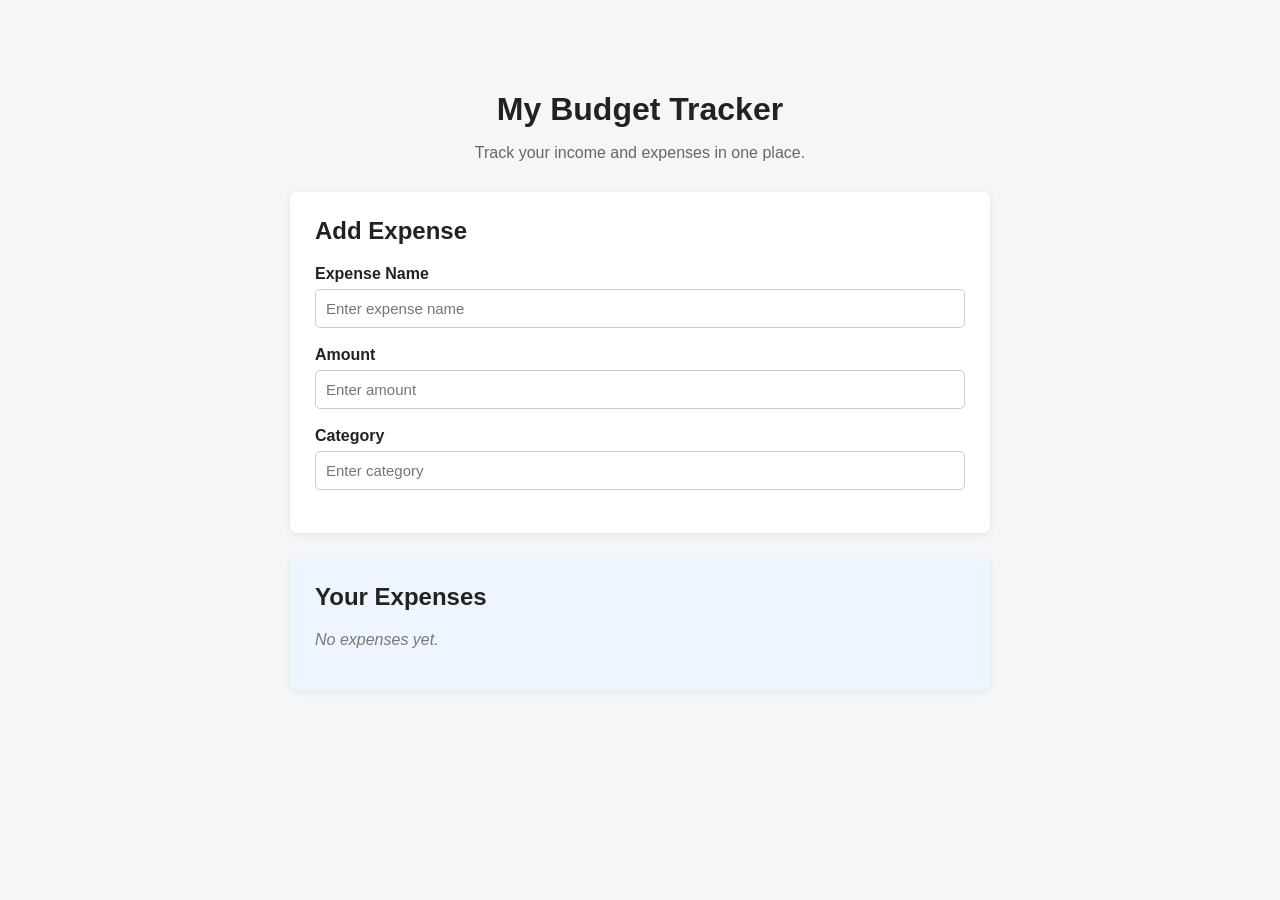
==== index.html @ b3416978 "Add files via upload" ====
<!DOCTYPE html>
<html lang="en">
<head>
    <meta charset="UTF-8">
    <meta name="viewport" content="width=device-width, initial-scale=1.0">
    <title>My Budget Tracker</title>
    <link rel="stylesheet" href="style.css">
</head>
<body>

    <main class="container">
        <h1>My Budget Tracker</h1>
        <p class="subtitle">Track your income and expenses in one place.</p>

        <section id="add-expense" class="expense-section">
            <h2>Add Expense</h2>

            <div class="input-group">
                <label for="expense-name">Expense Name</label>
                <input type="text" id="expense-name" placeholder="Enter expense name">
            </div>

            <div class="input-group">
                <label for="amount">Amount</label>
                <input type="number" id="amount" placeholder="Enter amount">
            </div>

            <div class="input-group">
                <label for="category">Category</label>
                <input type="text" id="category" placeholder="Enter category">
            </div>
        </section>

        <section id="your-expenses" class="expenses-section">
            <h2>Your Expenses</h2>
            <p class="placeholder">No expenses yet.</p>
        </section>
    </main>

</body>
</html>
---- style.css ----
/* Basic page styling */
body {
    font-family: Arial, sans-serif;
    background-color: #f4f6f8;
    color: #222;
    margin: 0;
    padding: 0;
}

/* Class selector */
.container {
    max-width: 700px;
    margin: 40px auto;
    padding: 30px;
}

/* Element selector */
h1 {
    text-align: center;
    margin-bottom: 10px;
}

/* Class selector */
.subtitle {
    text-align: center;
    color: #666;
    margin-bottom: 30px;
}

/* ID selector */
#add-expense {
    background-color: #ffffff;
}

/* Class selector */
.expense-section,
.expenses-section {
    padding: 25px;
    margin-bottom: 25px;
    border-radius: 8px;
    box-shadow: 0 2px 8px rgba(0, 0, 0, 0.08);
}

/* Element selector */
h2 {
    margin-top: 0;
}

/* Class selector */
.input-group {
    margin-bottom: 18px;
}

/* Element selectors */
label {
    display: block;
    margin-bottom: 6px;
    font-weight: bold;
}

input {
    width: 100%;
    box-sizing: border-box;
    padding: 10px;
    border: 1px solid #ccc;
    border-radius: 5px;
    font-size: 15px;
}

/* ID selector */
#your-expenses {
    background-color: #eef5ff;
}

/* Class selector */
.placeholder {
    color: #777;
    font-style: italic;
}
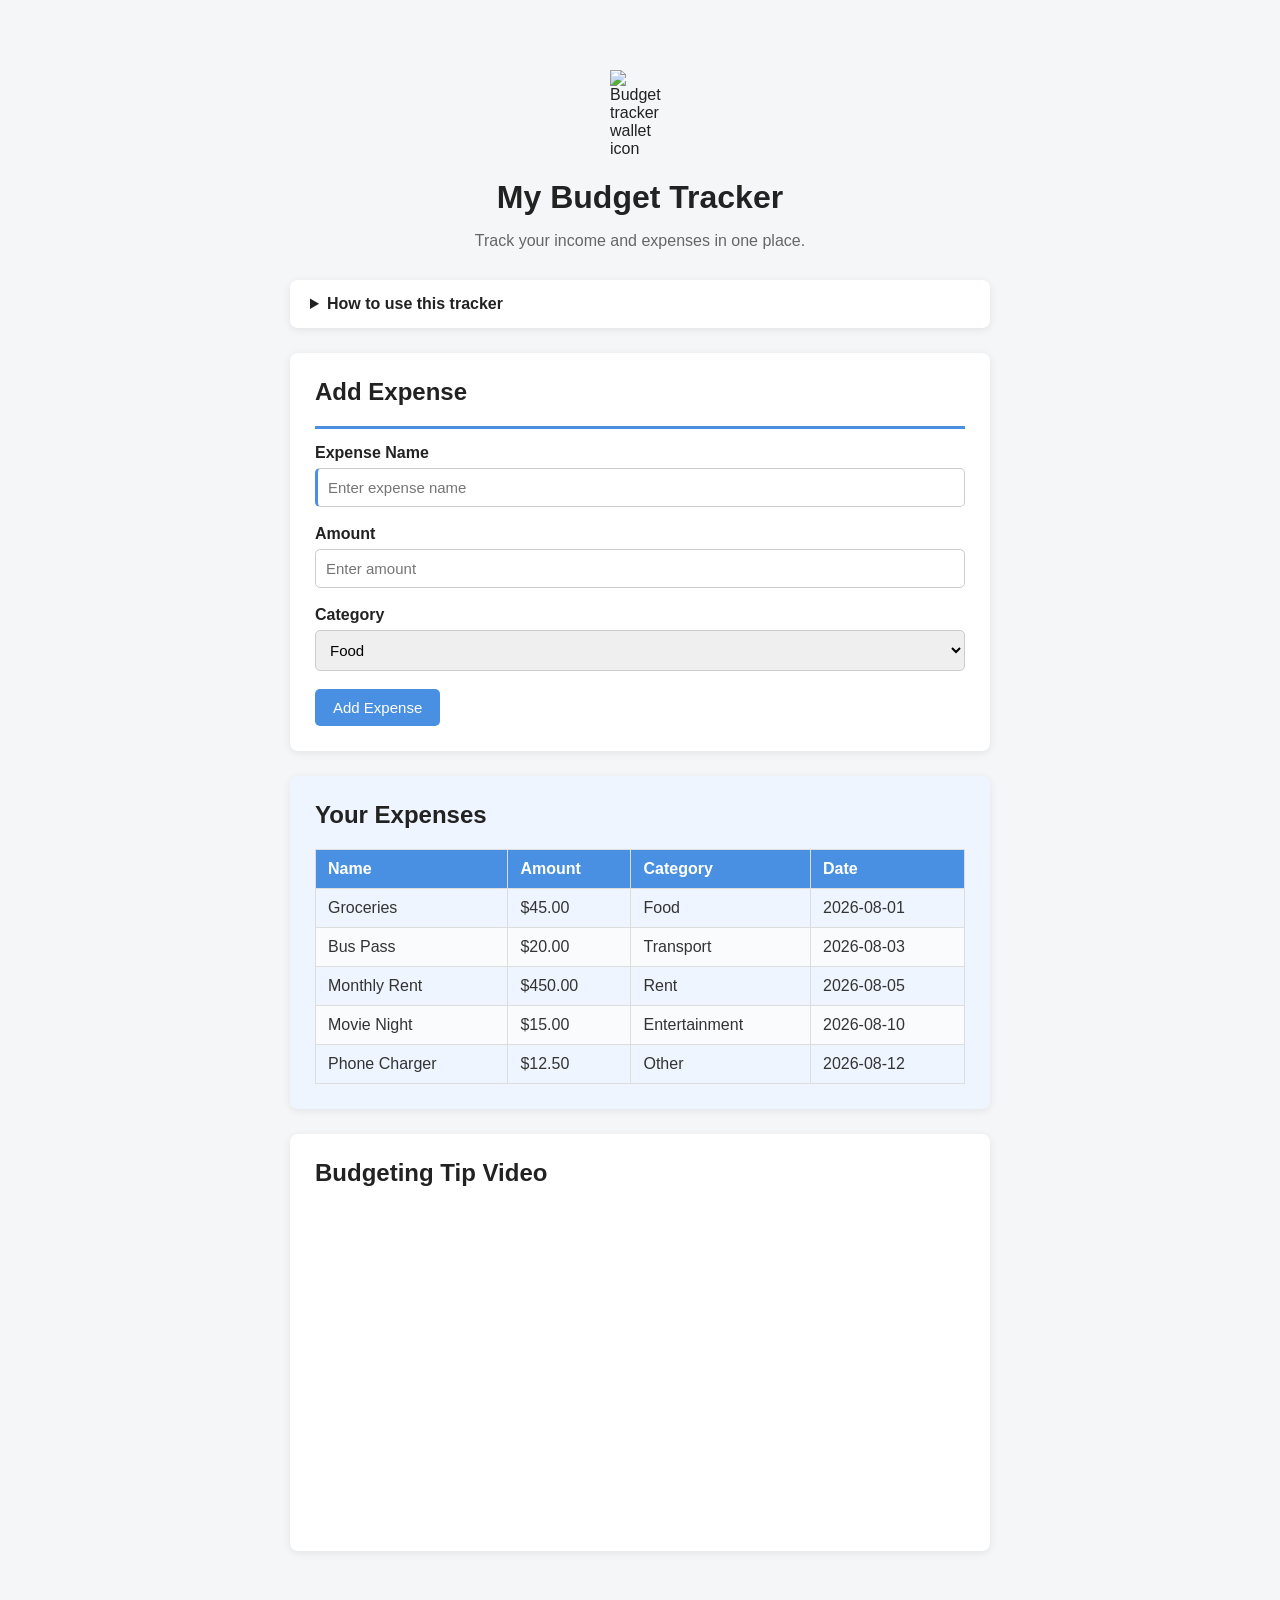
==== commit b1a0cea4: "Add files via upload" ====
--- a/index.html
+++ b/index.html
@@ -9,32 +9,112 @@
 <body>
 
     <main class="container">
+
+        <img src="https://cdn-icons-png.flaticon.com/512/2769/2769339.png"
+             alt="Budget tracker wallet icon"
+             width="60"
+             class="logo">
+
         <h1>My Budget Tracker</h1>
         <p class="subtitle">Track your income and expenses in one place.</p>
+
+        <details class="how-to">
+            <summary>How to use this tracker</summary>
+            <p>
+                Fill in the expense name, amount, and pick a category from the
+                dropdown, then click "Add Expense" to save it. Every expense
+                you add will appear in the table below under "Your Expenses".
+            </p>
+        </details>
 
         <section id="add-expense" class="expense-section">
             <h2>Add Expense</h2>
 
-            <div class="input-group">
-                <label for="expense-name">Expense Name</label>
-                <input type="text" id="expense-name" placeholder="Enter expense name">
-            </div>
+            <form>
+                <div class="input-group">
+                    <label for="expense-name">Expense Name</label>
+                    <input type="text" id="expense-name" placeholder="Enter expense name">
+                </div>
 
-            <div class="input-group">
-                <label for="amount">Amount</label>
-                <input type="number" id="amount" placeholder="Enter amount">
-            </div>
+                <div class="input-group">
+                    <label for="expense-amount">Amount</label>
+                    <input type="number" id="expense-amount" placeholder="Enter amount">
+                </div>
 
-            <div class="input-group">
-                <label for="category">Category</label>
-                <input type="text" id="category" placeholder="Enter category">
-            </div>
+                <div class="input-group">
+                    <label for="expense-category">Category</label>
+                    <select id="expense-category">
+                        <option value="food">Food</option>
+                        <option value="transport">Transport</option>
+                        <option value="rent">Rent</option>
+                        <option value="entertainment">Entertainment</option>
+                        <option value="other">Other</option>
+                    </select>
+                </div>
+
+                <button type="button" id="add-expense-btn">Add Expense</button>
+            </form>
         </section>
 
         <section id="your-expenses" class="expenses-section">
             <h2>Your Expenses</h2>
-            <p class="placeholder">No expenses yet.</p>
+
+            <table>
+                <thead>
+                    <tr>
+                        <th>Name</th>
+                        <th>Amount</th>
+                        <th>Category</th>
+                        <th>Date</th>
+                    </tr>
+                </thead>
+                <tbody>
+                    <tr>
+                        <td>Groceries</td>
+                        <td>$45.00</td>
+                        <td>Food</td>
+                        <td>2026-08-01</td>
+                    </tr>
+                    <tr>
+                        <td>Bus Pass</td>
+                        <td>$20.00</td>
+                        <td>Transport</td>
+                        <td>2026-08-03</td>
+                    </tr>
+                    <tr>
+                        <td>Monthly Rent</td>
+                        <td>$450.00</td>
+                        <td>Rent</td>
+                        <td>2026-08-05</td>
+                    </tr>
+                    <tr>
+                        <td>Movie Night</td>
+                        <td>$15.00</td>
+                        <td>Entertainment</td>
+                        <td>2026-08-10</td>
+                    </tr>
+                    <tr>
+                        <td>Phone Charger</td>
+                        <td>$12.50</td>
+                        <td>Other</td>
+                        <td>2026-08-12</td>
+                    </tr>
+                </tbody>
+            </table>
         </section>
+
+        <section class="media-section">
+            <h2>Budgeting Tip Video</h2>
+            <iframe
+                width="100%"
+                height="315"
+                src="https://www.youtube.com/embed/VwAveTwf_po"
+                title="How to budget better (3 easy budget strategies)"
+                frameborder="0"
+                allowfullscreen>
+            </iframe>
+        </section>
+
     </main>
 
 </body>
--- a/style.css
+++ b/style.css
@@ -14,6 +14,12 @@
     padding: 30px;
 }
 
+/* Logo image */
+.logo {
+    display: block;
+    margin: 0 auto 10px auto;
+}
+
 /* Element selector */
 h1 {
     text-align: center;
@@ -27,6 +33,20 @@
     margin-bottom: 30px;
 }
 
+/* Collapsible "how to use" section */
+.how-to {
+    background-color: #ffffff;
+    border-radius: 8px;
+    padding: 15px 20px;
+    margin-bottom: 25px;
+    box-shadow: 0 2px 8px rgba(0, 0, 0, 0.08);
+}
+
+.how-to summary {
+    cursor: pointer;
+    font-weight: bold;
+}
+
 /* ID selector */
 #add-expense {
     background-color: #ffffff;
@@ -34,11 +54,13 @@
 
 /* Class selector */
 .expense-section,
-.expenses-section {
+.expenses-section,
+.media-section {
     padding: 25px;
     margin-bottom: 25px;
     border-radius: 8px;
     box-shadow: 0 2px 8px rgba(0, 0, 0, 0.08);
+    background-color: #ffffff;
 }
 
 /* Element selector */
@@ -58,13 +80,92 @@
     font-weight: bold;
 }
 
-input {
+input,
+select {
     width: 100%;
     box-sizing: border-box;
     padding: 10px;
     border: 1px solid #ccc;
     border-radius: 5px;
     font-size: 15px;
+}
+
+/* --- Advanced CSS selectors (Part A, task 5) --- */
+
+/* 1. Direct child selector: only the <form> that is a direct child of
+   .expense-section gets this top border, not deeply nested elements */
+.expense-section > form {
+    border-top: 3px solid #4a90e2;
+    padding-top: 15px;
+}
+
+/* 2. Descendant selector: any <td> inside .expenses-section, no matter
+   how deeply nested, gets this padding and text color */
+.expenses-section td {
+    padding: 10px 12px;
+    color: #333;
+}
+
+/* 3. Pseudo-class based on position: every even table row gets a
+   light background so rows are easy to scan */
+tbody tr:nth-child(even) {
+    background-color: #f9fbfd;
+}
+
+/* 4. Negation pseudo-class: every input that is NOT type="number"
+   gets a slightly different left border to set text fields apart */
+input:not([type="number"]) {
+    border-left: 3px solid #4a90e2;
+}
+
+/* 5. Focus state: inputs and the select get a visible highlight
+   when the user is actively typing/choosing */
+input:focus,
+select:focus {
+    outline: none;
+    border-color: #4a90e2;
+    box-shadow: 0 0 0 2px rgba(74, 144, 226, 0.25);
+}
+
+/* Table base styling */
+table {
+    width: 100%;
+    border-collapse: collapse;
+}
+
+thead {
+    background-color: #4a90e2;
+    color: #ffffff;
+}
+
+th {
+    text-align: left;
+    padding: 10px 12px;
+}
+
+td,
+th {
+    border: 1px solid #ddd;
+}
+
+/* Hover style on table rows */
+tbody tr:hover {
+    background-color: #eaf2fd;
+}
+
+/* Add Expense button */
+button {
+    background-color: #4a90e2;
+    color: #ffffff;
+    border: none;
+    padding: 10px 18px;
+    border-radius: 5px;
+    font-size: 15px;
+    cursor: pointer;
+}
+
+button:hover {
+    background-color: #3a7bc8;
 }
 
 /* ID selector */
@@ -77,3 +178,8 @@
     color: #777;
     font-style: italic;
 }
+
+/* Media section (iframe) */
+.media-section iframe {
+    border-radius: 8px;
+}
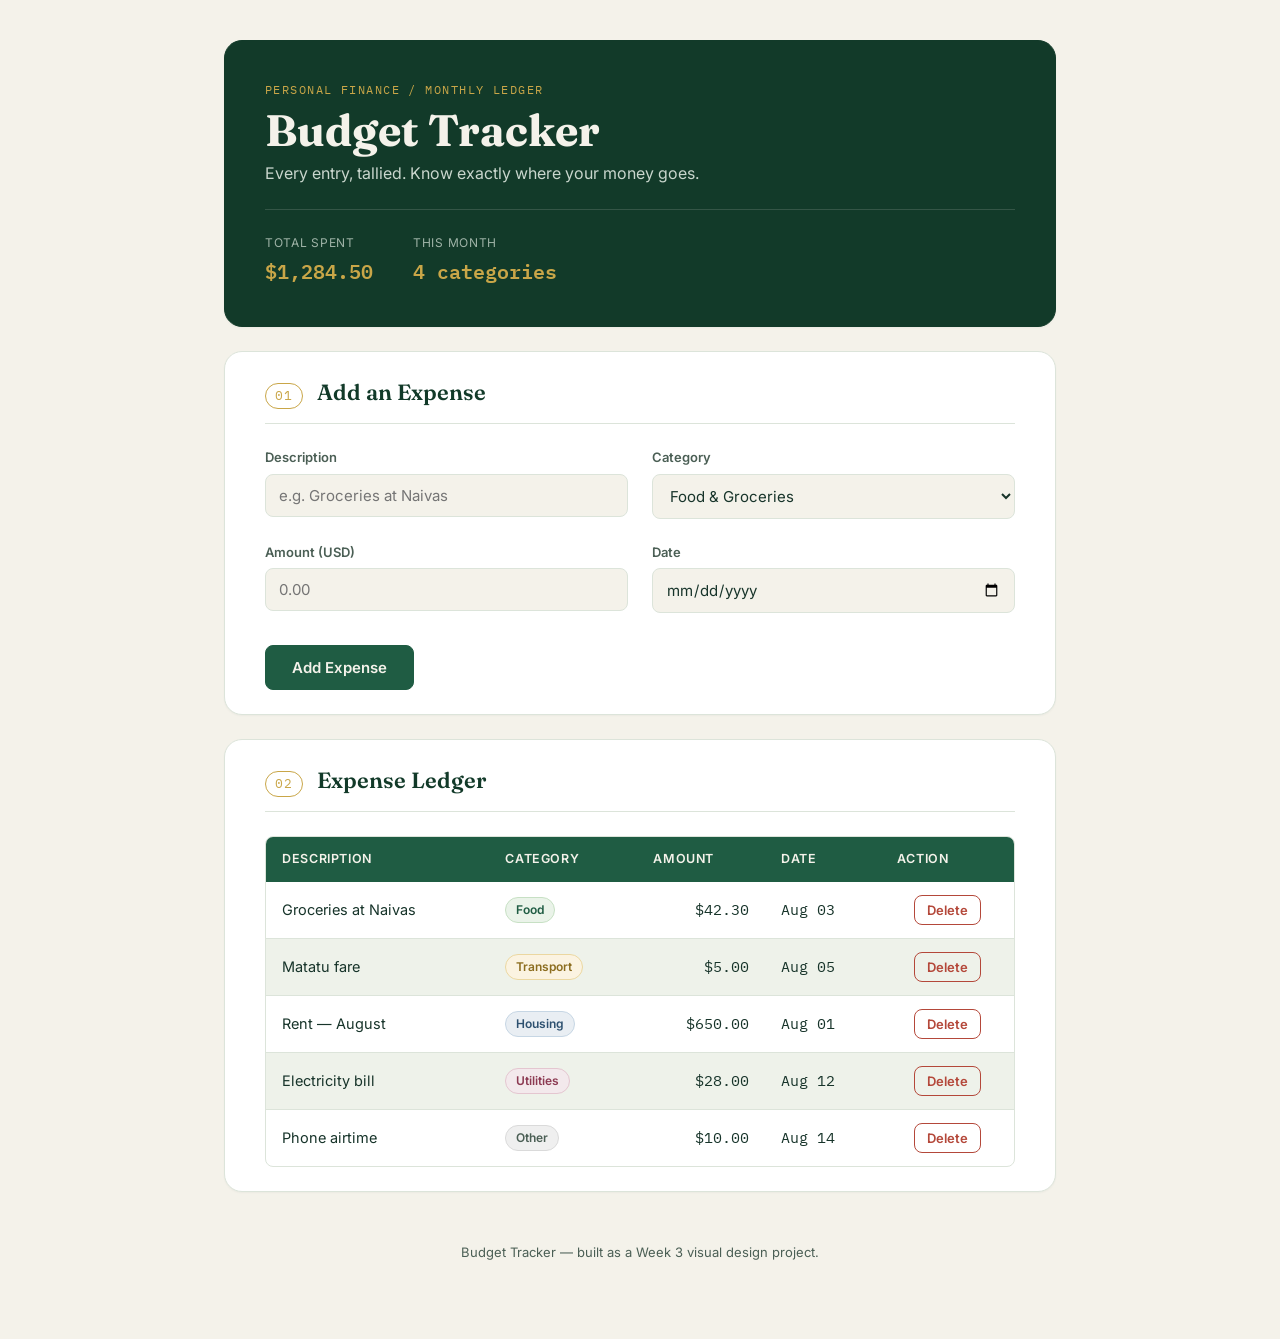
==== commit b2f23638: "Add files via upload" ====
--- a/index.html
+++ b/index.html
@@ -1,121 +1,141 @@
 <!DOCTYPE html>
 <html lang="en">
 <head>
-    <meta charset="UTF-8">
-    <meta name="viewport" content="width=device-width, initial-scale=1.0">
-    <title>My Budget Tracker</title>
-    <link rel="stylesheet" href="style.css">
+  <meta charset="UTF-8" />
+  <meta name="viewport" content="width=device-width, initial-scale=1.0" />
+  <title>Ledger — Budget Tracker</title>
+  <link rel="preconnect" href="https://fonts.googleapis.com" />
+  <link rel="preconnect" href="https://fonts.gstatic.com" crossorigin />
+  <link
+    href="https://fonts.googleapis.com/css2?family=Fraunces:opsz,wght@9..144,500;9..144,600;9..144,700&family=Inter:wght@400;500;600&family=IBM+Plex+Mono:wght@400;500;600&display=swap"
+    rel="stylesheet"
+  />
+  <link rel="stylesheet" href="style.css" />
 </head>
 <body>
 
-    <main class="container">
+  <div class="page">
 
-        <img src="https://cdn-icons-png.flaticon.com/512/2769/2769339.png"
-             alt="Budget tracker wallet icon"
-             width="60"
-             class="logo">
+    <!-- Page heading card -->
+    <header class="card hero-card">
+      <p class="eyebrow">Personal Finance / Monthly Ledger</p>
+      <h1 class="hero-title">Budget Tracker</h1>
+      <p class="hero-sub">Every entry, tallied. Know exactly where your money goes.</p>
 
-        <h1>My Budget Tracker</h1>
-        <p class="subtitle">Track your income and expenses in one place.</p>
+      <div class="hero-stats">
+        <div class="stat">
+          <span class="stat-label">Total Spent</span>
+          <span class="stat-value mono">$1,284.50</span>
+        </div>
+        <div class="stat">
+          <span class="stat-label">This Month</span>
+          <span class="stat-value mono">4 categories</span>
+        </div>
+      </div>
+    </header>
 
-        <details class="how-to">
-            <summary>How to use this tracker</summary>
-            <p>
-                Fill in the expense name, amount, and pick a category from the
-                dropdown, then click "Add Expense" to save it. Every expense
-                you add will appear in the table below under "Your Expenses".
-            </p>
-        </details>
+    <!-- Add Expense form card -->
+    <section class="card form-card">
+      <div class="card-heading">
+        <span class="card-index">01</span>
+        <h2>Add an Expense</h2>
+      </div>
 
-        <section id="add-expense" class="expense-section">
-            <h2>Add Expense</h2>
+      <form class="expense-form">
+        <div class="field">
+          <label for="description">Description</label>
+          <input type="text" id="description" name="description" placeholder="e.g. Groceries at Naivas" />
+        </div>
 
-            <form>
-                <div class="input-group">
-                    <label for="expense-name">Expense Name</label>
-                    <input type="text" id="expense-name" placeholder="Enter expense name">
-                </div>
+        <div class="field">
+          <label for="category">Category</label>
+          <select id="category" name="category">
+            <option value="food">Food &amp; Groceries</option>
+            <option value="transport">Transport</option>
+            <option value="housing">Housing</option>
+            <option value="utilities">Utilities</option>
+            <option value="other">Other</option>
+          </select>
+        </div>
 
-                <div class="input-group">
-                    <label for="expense-amount">Amount</label>
-                    <input type="number" id="expense-amount" placeholder="Enter amount">
-                </div>
+        <div class="field">
+          <label for="amount">Amount (USD)</label>
+          <input type="number" id="amount" name="amount" placeholder="0.00" step="0.01" />
+        </div>
 
-                <div class="input-group">
-                    <label for="expense-category">Category</label>
-                    <select id="expense-category">
-                        <option value="food">Food</option>
-                        <option value="transport">Transport</option>
-                        <option value="rent">Rent</option>
-                        <option value="entertainment">Entertainment</option>
-                        <option value="other">Other</option>
-                    </select>
-                </div>
+        <div class="field">
+          <label for="date">Date</label>
+          <input type="date" id="date" name="date" />
+        </div>
 
-                <button type="button" id="add-expense-btn">Add Expense</button>
-            </form>
-        </section>
+        <button type="submit" class="btn-primary">Add Expense</button>
+      </form>
+    </section>
 
-        <section id="your-expenses" class="expenses-section">
-            <h2>Your Expenses</h2>
+    <!-- Expense table card -->
+    <section class="card table-card">
+      <div class="card-heading">
+        <span class="card-index">02</span>
+        <h2>Expense Ledger</h2>
+      </div>
 
-            <table>
-                <thead>
-                    <tr>
-                        <th>Name</th>
-                        <th>Amount</th>
-                        <th>Category</th>
-                        <th>Date</th>
-                    </tr>
-                </thead>
-                <tbody>
-                    <tr>
-                        <td>Groceries</td>
-                        <td>$45.00</td>
-                        <td>Food</td>
-                        <td>2026-08-01</td>
-                    </tr>
-                    <tr>
-                        <td>Bus Pass</td>
-                        <td>$20.00</td>
-                        <td>Transport</td>
-                        <td>2026-08-03</td>
-                    </tr>
-                    <tr>
-                        <td>Monthly Rent</td>
-                        <td>$450.00</td>
-                        <td>Rent</td>
-                        <td>2026-08-05</td>
-                    </tr>
-                    <tr>
-                        <td>Movie Night</td>
-                        <td>$15.00</td>
-                        <td>Entertainment</td>
-                        <td>2026-08-10</td>
-                    </tr>
-                    <tr>
-                        <td>Phone Charger</td>
-                        <td>$12.50</td>
-                        <td>Other</td>
-                        <td>2026-08-12</td>
-                    </tr>
-                </tbody>
-            </table>
-        </section>
+      <div class="table-wrap">
+        <table class="expense-table">
+          <thead>
+            <tr>
+              <th>Description</th>
+              <th>Category</th>
+              <th class="align-right">Amount</th>
+              <th>Date</th>
+              <th class="align-center">Action</th>
+            </tr>
+          </thead>
+          <tbody>
+            <tr>
+              <td>Groceries at Naivas</td>
+              <td><span class="tag tag-food">Food</span></td>
+              <td class="align-right mono">$42.30</td>
+              <td class="mono">Aug 03</td>
+              <td class="align-center"><button class="btn-ghost">Delete</button></td>
+            </tr>
+            <tr>
+              <td>Matatu fare</td>
+              <td><span class="tag tag-transport">Transport</span></td>
+              <td class="align-right mono">$5.00</td>
+              <td class="mono">Aug 05</td>
+              <td class="align-center"><button class="btn-ghost">Delete</button></td>
+            </tr>
+            <tr>
+              <td>Rent — August</td>
+              <td><span class="tag tag-housing">Housing</span></td>
+              <td class="align-right mono">$650.00</td>
+              <td class="mono">Aug 01</td>
+              <td class="align-center"><button class="btn-ghost">Delete</button></td>
+            </tr>
+            <tr>
+              <td>Electricity bill</td>
+              <td><span class="tag tag-utilities">Utilities</span></td>
+              <td class="align-right mono">$28.00</td>
+              <td class="mono">Aug 12</td>
+              <td class="align-center"><button class="btn-ghost">Delete</button></td>
+            </tr>
+            <tr>
+              <td>Phone airtime</td>
+              <td><span class="tag tag-other">Other</span></td>
+              <td class="align-right mono">$10.00</td>
+              <td class="mono">Aug 14</td>
+              <td class="align-center"><button class="btn-ghost">Delete</button></td>
+            </tr>
+          </tbody>
+        </table>
+      </div>
+    </section>
 
-        <section class="media-section">
-            <h2>Budgeting Tip Video</h2>
-            <iframe
-                width="100%"
-                height="315"
-                src="https://www.youtube.com/embed/VwAveTwf_po"
-                title="How to budget better (3 easy budget strategies)"
-                frameborder="0"
-                allowfullscreen>
-            </iframe>
-        </section>
+    <footer class="footer">
+      <p>Budget Tracker — built as a Week 3 visual design project.</p>
+    </footer>
 
-    </main>
+  </div>
 
 </body>
 </html>
--- a/style.css
+++ b/style.css
@@ -1,185 +1,299 @@
-/* Basic page styling */
+/* ==========================================================================
+   Budget Tracker — Visual Identity
+   Palette:  #F4F2EA paper · #17342A ink-green · #1F5C43 forest ·
+             #C9A648 gold-ledger · #B4483A rust · #DCE4DA hairline
+   Type:     Fraunces (display) · Inter (body/UI) · IBM Plex Mono (figures)
+   ========================================================================== */
+
+:root {
+  --paper: #F4F2EA;
+  --paper-raised: #FFFFFF;
+  --ink: #17342A;
+  --ink-soft: #4B5F55;
+  --forest: #1F5C43;
+  --forest-deep: #123A29;
+  --gold: #C9A648;
+  --rust: #B4483A;
+  --hairline: #DCE4DA;
+  --row-alt: #EEF2EA;
+
+  --radius-lg: 18px;
+  --radius-sm: 8px;
+  --space-xs: 8px;
+  --space-sm: 14px;
+  --space-md: 24px;
+  --space-lg: 40px;
+}
+
+* {
+  box-sizing: border-box;
+}
+
 body {
-    font-family: Arial, sans-serif;
-    background-color: #f4f6f8;
-    color: #222;
-    margin: 0;
-    padding: 0;
-}
-
-/* Class selector */
-.container {
-    max-width: 700px;
-    margin: 40px auto;
-    padding: 30px;
-}
-
-/* Logo image */
-.logo {
-    display: block;
-    margin: 0 auto 10px auto;
-}
-
-/* Element selector */
-h1 {
-    text-align: center;
-    margin-bottom: 10px;
-}
-
-/* Class selector */
-.subtitle {
-    text-align: center;
-    color: #666;
-    margin-bottom: 30px;
-}
-
-/* Collapsible "how to use" section */
-.how-to {
-    background-color: #ffffff;
-    border-radius: 8px;
-    padding: 15px 20px;
-    margin-bottom: 25px;
-    box-shadow: 0 2px 8px rgba(0, 0, 0, 0.08);
-}
-
-.how-to summary {
-    cursor: pointer;
-    font-weight: bold;
-}
-
-/* ID selector */
-#add-expense {
-    background-color: #ffffff;
-}
-
-/* Class selector */
-.expense-section,
-.expenses-section,
-.media-section {
-    padding: 25px;
-    margin-bottom: 25px;
-    border-radius: 8px;
-    box-shadow: 0 2px 8px rgba(0, 0, 0, 0.08);
-    background-color: #ffffff;
-}
-
-/* Element selector */
-h2 {
-    margin-top: 0;
-}
-
-/* Class selector */
-.input-group {
-    margin-bottom: 18px;
-}
-
-/* Element selectors */
-label {
-    display: block;
-    margin-bottom: 6px;
-    font-weight: bold;
-}
-
-input,
-select {
-    width: 100%;
-    box-sizing: border-box;
-    padding: 10px;
-    border: 1px solid #ccc;
-    border-radius: 5px;
-    font-size: 15px;
-}
-
-/* --- Advanced CSS selectors (Part A, task 5) --- */
-
-/* 1. Direct child selector: only the <form> that is a direct child of
-   .expense-section gets this top border, not deeply nested elements */
-.expense-section > form {
-    border-top: 3px solid #4a90e2;
-    padding-top: 15px;
-}
-
-/* 2. Descendant selector: any <td> inside .expenses-section, no matter
-   how deeply nested, gets this padding and text color */
-.expenses-section td {
-    padding: 10px 12px;
-    color: #333;
-}
-
-/* 3. Pseudo-class based on position: every even table row gets a
-   light background so rows are easy to scan */
-tbody tr:nth-child(even) {
-    background-color: #f9fbfd;
-}
-
-/* 4. Negation pseudo-class: every input that is NOT type="number"
-   gets a slightly different left border to set text fields apart */
-input:not([type="number"]) {
-    border-left: 3px solid #4a90e2;
-}
-
-/* 5. Focus state: inputs and the select get a visible highlight
-   when the user is actively typing/choosing */
-input:focus,
-select:focus {
-    outline: none;
-    border-color: #4a90e2;
-    box-shadow: 0 0 0 2px rgba(74, 144, 226, 0.25);
-}
-
-/* Table base styling */
-table {
-    width: 100%;
-    border-collapse: collapse;
-}
-
-thead {
-    background-color: #4a90e2;
-    color: #ffffff;
-}
-
-th {
-    text-align: left;
-    padding: 10px 12px;
-}
-
-td,
-th {
-    border: 1px solid #ddd;
-}
-
-/* Hover style on table rows */
-tbody tr:hover {
-    background-color: #eaf2fd;
-}
-
-/* Add Expense button */
-button {
-    background-color: #4a90e2;
-    color: #ffffff;
-    border: none;
-    padding: 10px 18px;
-    border-radius: 5px;
-    font-size: 15px;
-    cursor: pointer;
-}
-
-button:hover {
-    background-color: #3a7bc8;
-}
-
-/* ID selector */
-#your-expenses {
-    background-color: #eef5ff;
-}
-
-/* Class selector */
-.placeholder {
-    color: #777;
-    font-style: italic;
-}
-
-/* Media section (iframe) */
-.media-section iframe {
-    border-radius: 8px;
-}
+  margin: 0;
+  background: var(--paper);
+  color: var(--ink);
+  font-family: 'Inter', sans-serif;
+  line-height: 1.5;
+}
+
+.mono {
+  font-family: 'IBM Plex Mono', monospace;
+}
+
+.page {
+  max-width: 880px;
+  margin: 0 auto;
+  padding: var(--space-lg) var(--space-md) 64px;
+  display: flex;
+  flex-direction: column;
+  gap: var(--space-md);
+}
+
+/* ---------- Card shell: the box model in action ---------- */
+.card {
+  background: var(--paper-raised);
+  border: 1px solid var(--hairline);
+  border-radius: var(--radius-lg);
+  padding: var(--space-md) var(--space-lg);
+  margin: 0;
+  box-shadow: 0 1px 2px rgba(23, 52, 42, 0.04);
+}
+
+.card-heading {
+  display: flex;
+  align-items: baseline;
+  gap: var(--space-sm);
+  margin-bottom: var(--space-md);
+  padding-bottom: var(--space-sm);
+  border-bottom: 1px solid var(--hairline);
+}
+
+.card-index {
+  font-family: 'IBM Plex Mono', monospace;
+  font-size: 13px;
+  color: var(--gold);
+  letter-spacing: 0.08em;
+  border: 1px solid var(--gold);
+  border-radius: 999px;
+  padding: 2px 9px;
+}
+
+.card-heading h2 {
+  font-family: 'Fraunces', serif;
+  font-weight: 600;
+  font-size: 22px;
+  margin: 0;
+  color: var(--forest-deep);
+}
+
+/* ---------- Hero card ---------- */
+.hero-card {
+  background: var(--forest-deep);
+  border-color: var(--forest-deep);
+  color: var(--paper);
+  padding: var(--space-lg);
+}
+
+.eyebrow {
+  font-family: 'IBM Plex Mono', monospace;
+  text-transform: uppercase;
+  font-size: 12px;
+  letter-spacing: 0.12em;
+  color: var(--gold);
+  margin: 0 0 var(--space-xs);
+}
+
+.hero-title {
+  font-family: 'Fraunces', serif;
+  font-weight: 700;
+  font-size: 44px;
+  line-height: 1.05;
+  margin: 0 0 var(--space-xs);
+}
+
+.hero-sub {
+  color: #C9D6CD;
+  margin: 0 0 var(--space-md);
+  font-size: 16px;
+  max-width: 46ch;
+}
+
+.hero-stats {
+  display: flex;
+  gap: var(--space-lg);
+  padding-top: var(--space-md);
+  border-top: 1px solid rgba(244, 242, 234, 0.15);
+}
+
+.stat {
+  display: flex;
+  flex-direction: column;
+  gap: 4px;
+}
+
+.stat-label {
+  font-size: 12px;
+  color: #9FB3A7;
+  text-transform: uppercase;
+  letter-spacing: 0.06em;
+}
+
+.stat-value {
+  font-size: 20px;
+  color: var(--gold);
+  font-weight: 600;
+}
+
+/* ---------- Form card ---------- */
+.expense-form {
+  display: grid;
+  grid-template-columns: 1fr 1fr;
+  gap: var(--space-md) var(--space-md);
+}
+
+.field {
+  display: flex;
+  flex-direction: column;
+  gap: 6px;
+}
+
+.field label {
+  font-size: 13px;
+  font-weight: 600;
+  color: var(--ink-soft);
+}
+
+.field input,
+.field select {
+  font-family: 'Inter', sans-serif;
+  font-size: 15px;
+  padding: 11px 13px;
+  border: 1px solid var(--hairline);
+  border-radius: var(--radius-sm);
+  background: var(--paper);
+  color: var(--ink);
+}
+
+.field input:focus,
+.field select:focus {
+  outline: 2px solid var(--forest);
+  outline-offset: 1px;
+  border-color: var(--forest);
+}
+
+.btn-primary {
+  grid-column: 1 / -1;
+  justify-self: start;
+  font-family: 'Inter', sans-serif;
+  font-weight: 600;
+  font-size: 15px;
+  color: var(--paper);
+  background: var(--forest);
+  border: 1px solid var(--forest);
+  border-radius: var(--radius-sm);
+  padding: 12px 26px;
+  margin-top: var(--space-xs);
+  cursor: pointer;
+  transition: background 0.15s ease;
+}
+
+.btn-primary:hover {
+  background: var(--forest-deep);
+}
+
+/* ---------- Table card ---------- */
+.table-wrap {
+  overflow-x: auto;
+  border: 1px solid var(--hairline);
+  border-radius: var(--radius-sm);
+}
+
+.expense-table {
+  width: 100%;
+  border-collapse: collapse;
+  font-size: 14.5px;
+}
+
+.expense-table thead th {
+  text-align: left;
+  font-family: 'Inter', sans-serif;
+  font-weight: 600;
+  font-size: 12.5px;
+  text-transform: uppercase;
+  letter-spacing: 0.05em;
+  color: var(--paper);
+  background: var(--forest);
+  padding: 13px 16px;
+}
+
+.expense-table tbody td {
+  padding: 13px 16px;
+  border-bottom: 1px solid var(--hairline);
+}
+
+.expense-table tbody tr:nth-child(even) {
+  background: var(--row-alt);
+}
+
+.expense-table tbody tr:last-child td {
+  border-bottom: none;
+}
+
+.align-right {
+  text-align: right;
+}
+
+.align-center {
+  text-align: center;
+}
+
+/* Category tags */
+.tag {
+  display: inline-block;
+  font-size: 12px;
+  font-weight: 600;
+  padding: 3px 10px;
+  border-radius: 999px;
+  border: 1px solid transparent;
+}
+
+.tag-food     { background: #EAF3E9; color: var(--forest);  border-color: #C7E0C4; }
+.tag-transport{ background: #FBF3E1; color: #8C6D1F;        border-color: #EBD7A0; }
+.tag-housing  { background: #E9EEF3; color: #2E5170;        border-color: #C6D6E4; }
+.tag-utilities{ background: #F3E9EC; color: #8C3A52;        border-color: #E4C6D0; }
+.tag-other    { background: #EFEFEF; color: var(--ink-soft);border-color: #DADADA; }
+
+.btn-ghost {
+  font-family: 'Inter', sans-serif;
+  font-size: 13px;
+  font-weight: 600;
+  color: var(--rust);
+  background: transparent;
+  border: 1px solid var(--rust);
+  border-radius: var(--radius-sm);
+  padding: 6px 12px;
+  cursor: pointer;
+  transition: background 0.15s ease, color 0.15s ease;
+}
+
+.btn-ghost:hover {
+  background: var(--rust);
+  color: var(--paper);
+}
+
+/* ---------- Footer ---------- */
+.footer {
+  text-align: center;
+  color: var(--ink-soft);
+  font-size: 13px;
+  margin-top: var(--space-sm);
+}
+
+/* ---------- Responsive ---------- */
+@media (max-width: 640px) {
+  .hero-title { font-size: 32px; }
+  .expense-form { grid-template-columns: 1fr; }
+  .card { padding: var(--space-md); }
+  .hero-stats { flex-direction: column; gap: var(--space-sm); }
+}
